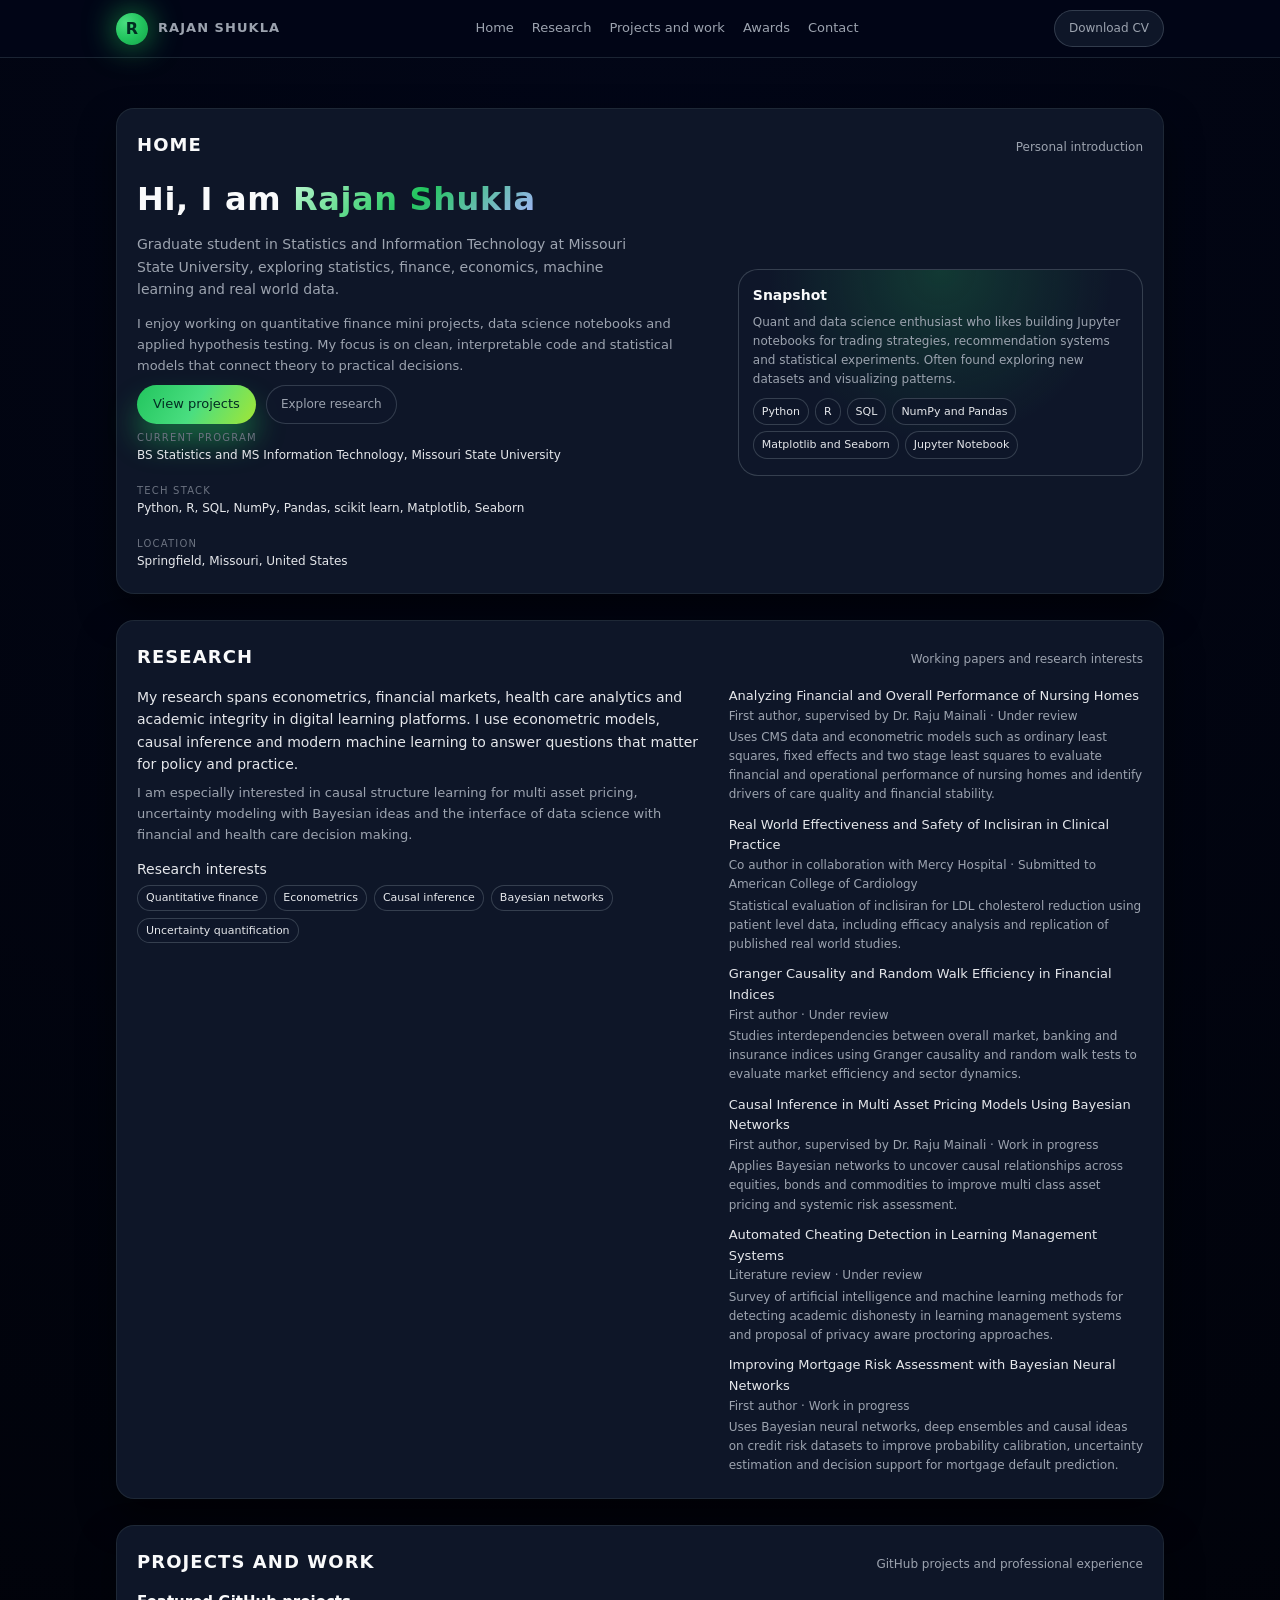
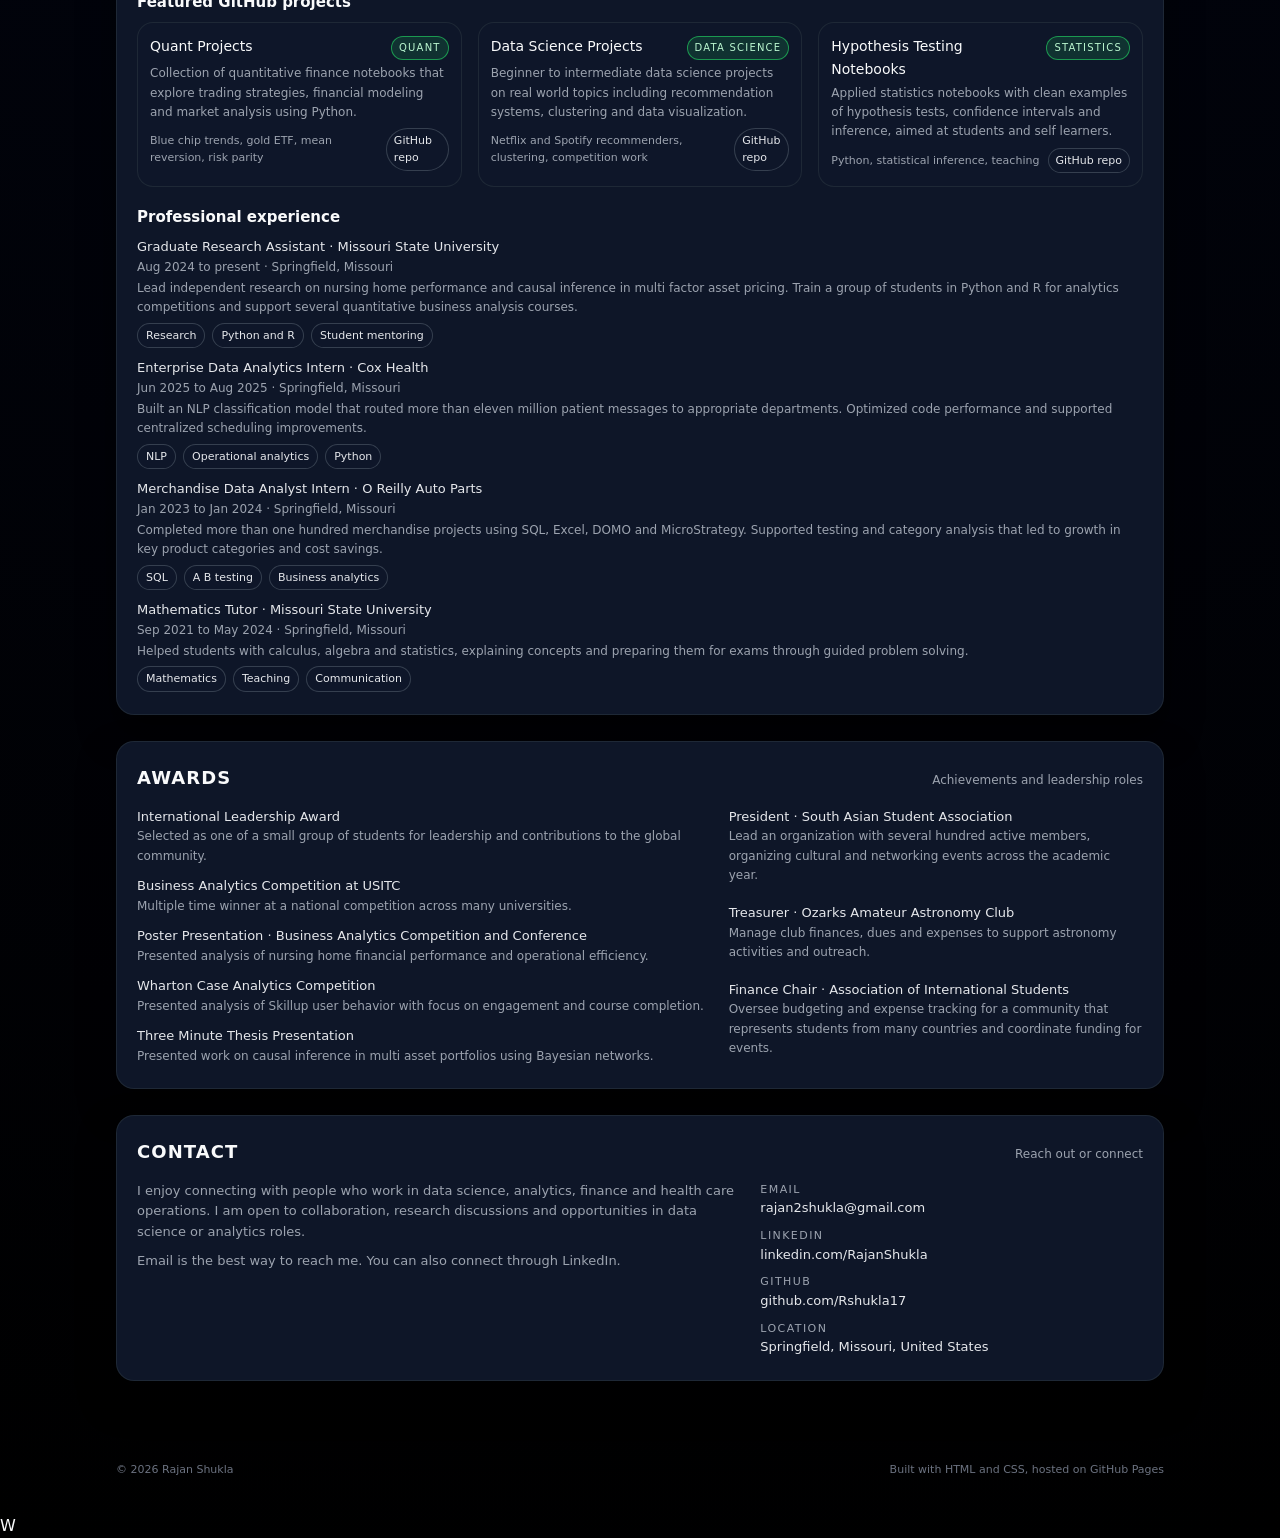
==== Website-Rajan.html @ c02dd41e "Create Website-Rajan.html" ====
<!DOCTYPE html>
<html lang="en">
<head>
  <meta charset="UTF-8" />
  <title>Rajan Shukla | Portfolio</title>
  <meta name="viewport" content="width=device-width, initial-scale=1" />
  <style>
    :root {
      --bg: #020617;
      --card: #020819;
      --accent: #22c55e;
      --accent-soft: rgba(34, 197, 94, 0.16);
      --text: #f9fafb;
      --muted: #9ca3af;
      --border: #1f2937;
      --radius-lg: 18px;
      --radius-pill: 999px;
      --max-width: 1080px;
      --shadow: 0 18px 35px rgba(0, 0, 0, 0.5);
    }

    * {
      margin: 0;
      padding: 0;
      box-sizing: border-box;
    }

    body {
      font-family: system-ui, -apple-system, BlinkMacSystemFont, "Segoe UI", sans-serif;
      background: radial-gradient(circle at top, #020617, #000);
      color: var(--text);
      line-height: 1.6;
    }

    a {
      color: inherit;
      text-decoration: none;
    }

    header {
      position: sticky;
      top: 0;
      z-index: 20;
      backdrop-filter: blur(14px);
      background: rgba(2, 6, 23, 0.94);
      border-bottom: 1px solid rgba(31, 41, 55, 0.9);
    }

    .nav-inner {
      max-width: var(--max-width);
      margin: 0 auto;
      padding: 10px 16px;
      display: flex;
      align-items: center;
      justify-content: space-between;
      gap: 16px;
    }

    .nav-left {
      display: flex;
      align-items: center;
      gap: 10px;
    }

    .logo-circle {
      width: 32px;
      height: 32px;
      border-radius: var(--radius-pill);
      background: radial-gradient(circle at 30% 30%, #4ade80, #22c55e, #16a34a);
      display: flex;
      align-items: center;
      justify-content: center;
      font-weight: 700;
      font-size: 16px;
      color: #022c22;
      box-shadow: 0 0 32px rgba(34, 197, 94, 0.8);
    }

    .nav-name {
      font-weight: 600;
      letter-spacing: 0.08em;
      font-size: 13px;
      text-transform: uppercase;
      color: var(--muted);
    }

    nav ul {
      list-style: none;
      display: flex;
      gap: 18px;
      font-size: 13px;
      color: var(--muted);
      flex-wrap: wrap;
    }

    nav a {
      position: relative;
      padding: 4px 0;
    }

    nav a::after {
      content: "";
      position: absolute;
      left: 0;
      bottom: 0;
      width: 0;
      height: 2px;
      border-radius: 999px;
      background: linear-gradient(to right, #4ade80, #22c55e, #a3e635);
      transition: width 0.18s ease;
    }

    nav a:hover::after {
      width: 100%;
    }

    .btn-ghost {
      display: inline-flex;
      align-items: center;
      justify-content: center;
      padding: 8px 14px;
      border-radius: var(--radius-pill);
      border: 1px solid rgba(55, 65, 81, 0.9);
      font-size: 12px;
      color: var(--muted);
      background: rgba(15, 23, 42, 0.96);
    }

    .btn-ghost:hover {
      background: rgba(31, 41, 55, 0.98);
    }

    main {
      max-width: var(--max-width);
      margin: 0 auto;
      padding: 24px 16px 60px;
    }

    section {
      margin-top: 26px;
      padding: 22px 20px;
      border-radius: var(--radius-lg);
      background: rgba(15, 23, 42, 0.96);
      border: 1px solid rgba(31, 41, 55, 0.96);
      box-shadow: var(--shadow);
    }

    .section-header {
      display: flex;
      justify-content: space-between;
      gap: 10px;
      align-items: baseline;
      margin-bottom: 14px;
    }

    .section-title {
      font-size: 18px;
      font-weight: 600;
      letter-spacing: 0.06em;
      text-transform: uppercase;
    }

    .section-subtitle {
      font-size: 12px;
      color: var(--muted);
    }

    .hero-layout {
      display: grid;
      grid-template-columns: minmax(0, 3fr) minmax(0, 2.1fr);
      gap: 22px;
      align-items: center;
    }

    .hero-title {
      font-size: clamp(26px, 3vw, 32px);
      font-weight: 700;
      letter-spacing: 0.02em;
      margin-bottom: 8px;
    }

    .hero-title span {
        background: linear-gradient(135deg, #bbf7d0, #22c55e, #a5b4fc);
        -webkit-background-clip: text; /* for Safari and older Chrome */
        background-clip: text;         /* standard property */
        color: transparent;
    }


    .hero-tagline {
      font-size: 14px;
      color: var(--muted);
      max-width: 520px;
      margin-bottom: 14px;
    }

    .muted {
      color: var(--muted);
      font-size: 13px;
    }

    .hero-meta {
      display: flex;
      flex-wrap: wrap;
      gap: 18px;
      font-size: 12px;
      color: var(--muted);
      margin-top: 6px;
    }

    .hero-meta-label {
      text-transform: uppercase;
      letter-spacing: 0.12em;
      font-size: 10px;
      color: #6b7280;
    }

    .hero-meta-value {
      color: #e5e7eb;
      font-weight: 500;
    }

    .hero-actions {
      display: flex;
      flex-wrap: wrap;
      gap: 10px;
      margin-top: 8px;
    }

    .btn-primary {
      display: inline-flex;
      align-items: center;
      justify-content: center;
      padding: 9px 16px;
      border-radius: var(--radius-pill);
      border: 0;
      font-size: 13px;
      font-weight: 500;
      background: linear-gradient(120deg, #22c55e, #4ade80, #a3e635);
      color: #022c22;
      box-shadow: 0 18px 30px rgba(34, 197, 94, 0.45);
      cursor: pointer;
    }

    .btn-primary:hover {
      filter: brightness(1.05);
      transform: translateY(-1px);
      transition: all 0.12s ease;
    }

    .hero-card {
      padding: 14px 14px 16px;
      border-radius: 20px;
      background: radial-gradient(circle at top, rgba(34, 197, 94, 0.2), transparent 60%),
                  rgba(15, 23, 42, 0.98);
      border: 1px solid rgba(55, 65, 81, 0.96);
    }

    .hero-card-title {
      font-size: 14px;
      font-weight: 600;
      margin-bottom: 6px;
    }

    .hero-card-text {
      font-size: 12px;
      color: var(--muted);
      margin-bottom: 8px;
    }

    .chip-row {
      display: flex;
      flex-wrap: wrap;
      gap: 6px;
    }

    .chip {
      font-size: 11px;
      padding: 4px 8px;
      border-radius: var(--radius-pill);
      background: rgba(15, 23, 42, 0.96);
      border: 1px solid rgba(55, 65, 81, 0.96);
      color: #e5e7eb;
    }

    .two-column {
      display: grid;
      grid-template-columns: minmax(0, 2.2fr) minmax(0, 1.6fr);
      gap: 22px;
      font-size: 14px;
      color: #e5e7eb;
    }

    .list-block {
      display: grid;
      gap: 10px;
      font-size: 13px;
    }

    .item-title {
      font-weight: 500;
      color: #e5e7eb;
    }

    .item-meta {
      font-size: 12px;
      color: var(--muted);
    }

    .item-note {
      font-size: 12px;
      color: var(--muted);
      margin-top: 2px;
    }

    .pill-row {
      display: flex;
      flex-wrap: wrap;
      gap: 7px;
      margin-top: 5px;
    }

    .pill {
      font-size: 11px;
      padding: 3px 8px;
      border-radius: var(--radius-pill);
      background: rgba(15, 23, 42, 0.96);
      border: 1px solid rgba(55, 65, 81, 0.96);
      color: #e5e7eb;
    }

    .projects-grid {
      display: grid;
      grid-template-columns: repeat(auto-fit, minmax(230px, 1fr));
      gap: 16px;
    }

    .project-card {
      padding: 12px 12px 13px;
      border-radius: 16px;
      background: rgba(15, 23, 42, 0.98);
      border: 1px solid rgba(31, 41, 55, 0.98);
    }

    .project-header {
      display: flex;
      justify-content: space-between;
      gap: 8px;
      align-items: baseline;
      margin-bottom: 4px;
    }

    .project-title {
      font-size: 14px;
      font-weight: 500;
    }

    .project-badge {
      font-size: 10px;
      padding: 3px 7px;
      border-radius: var(--radius-pill);
      text-transform: uppercase;
      letter-spacing: 0.12em;
      background: var(--accent-soft);
      border: 1px solid rgba(34, 197, 94, 0.7);
      color: #bbf7d0;
    }

    .project-text {
      font-size: 12px;
      color: var(--muted);
      margin-bottom: 6px;
    }

    .project-meta {
      display: flex;
      justify-content: space-between;
      gap: 8px;
      font-size: 11px;
      color: #9ca3af;
      align-items: center;
    }

    .project-links {
      display: flex;
      gap: 6px;
    }

    .project-link {
      font-size: 11px;
      padding: 3px 7px;
      border-radius: var(--radius-pill);
      border: 1px solid rgba(55, 65, 81, 0.96);
      background: rgba(15, 23, 42, 0.96);
      color: #e5e7eb;
    }

    .contact-grid {
      display: grid;
      grid-template-columns: minmax(0, 2.2fr) minmax(0, 1.4fr);
      gap: 22px;
      font-size: 13px;
      color: var(--muted);
    }

    .contact-list {
      display: grid;
      gap: 8px;
    }

    .contact-label {
      font-size: 11px;
      text-transform: uppercase;
      letter-spacing: 0.13em;
      color: #9ca3af;
    }

    .contact-value {
      font-size: 13px;
      color: #e5e7eb;
    }

    footer {
      max-width: var(--max-width);
      margin: 20px auto 34px;
      padding: 0 16px;
      display: flex;
      justify-content: space-between;
      gap: 10px;
      font-size: 11px;
      color: #6b7280;
      flex-wrap: wrap;
    }

    @media (max-width: 860px) {
      .hero-layout,
      .two-column,
      .contact-grid {
        grid-template-columns: minmax(0, 1fr);
      }

      .hero-layout .hero-card {
        margin-top: 6px;
      }
    }

    @media (max-width: 640px) {
      section {
        padding: 18px 16px;
      }

      .nav-inner {
        flex-direction: column;
        align-items: flex-start;
      }

      nav ul {
        flex-wrap: wrap;
      }
    }
  </style>
</head>
<body>
  <header>
    <div class="nav-inner">
      <div class="nav-left">
        <div class="logo-circle">R</div>
        <div class="nav-name">Rajan Shukla</div>
      </div>
      <nav>
        <ul>
          <li><a href="#home">Home</a></li>
          <li><a href="#research">Research</a></li>
          <li><a href="#projects">Projects and work</a></li>
          <li><a href="#awards">Awards</a></li>
          <li><a href="#contact">Contact</a></li>
        </ul>
      </nav>
      <!-- Change this to the real path of your CV pdf once you add it -->
      <a href="#" class="btn-ghost" target="_blank" rel="noopener noreferrer">
        Download CV
      </a>
    </div>
  </header>

  <main>
    <!-- HOME / INTRO -->
    <section id="home">
      <div class="section-header">
        <h2 class="section-title">Home</h2>
        <p class="section-subtitle">Personal introduction</p>
      </div>
      <div class="hero-layout">
        <div>
          <h1 class="hero-title">
            Hi, I am <span>Rajan Shukla</span>
          </h1>
          <p class="hero-tagline">
            Graduate student in Statistics and Information Technology at Missouri State University,
            exploring statistics, finance, economics, machine learning and real world data.
          </p>

          <p class="muted">
            I enjoy working on quantitative finance mini projects, data science notebooks and applied
            hypothesis testing. My focus is on clean, interpretable code and statistical models that
            connect theory to practical decisions.
          </p>

          <div class="hero-actions">
            <a href="#projects" class="btn-primary">View projects</a>
            <a href="#research" class="btn-ghost">Explore research</a>
          </div>

          <div class="hero-meta">
            <div>
              <div class="hero-meta-label">Current program</div>
              <div class="hero-meta-value">
                BS Statistics and MS Information Technology, Missouri State University
              </div>
            </div>
            <div>
              <div class="hero-meta-label">Tech stack</div>
              <div class="hero-meta-value">
                Python, R, SQL, NumPy, Pandas, scikit learn, Matplotlib, Seaborn
              </div>
            </div>
            <div>
              <div class="hero-meta-label">Location</div>
              <div class="hero-meta-value">
                Springfield, Missouri, United States
              </div>
            </div>
          </div>
        </div>

        <div class="hero-card">
          <div class="hero-card-title">Snapshot</div>
          <p class="hero-card-text">
            Quant and data science enthusiast who likes building Jupyter notebooks for trading
            strategies, recommendation systems and statistical experiments. Often found exploring
            new datasets and visualizing patterns.
          </p>
          <div class="chip-row">
            <span class="chip">Python</span>
            <span class="chip">R</span>
            <span class="chip">SQL</span>
            <span class="chip">NumPy and Pandas</span>
            <span class="chip">Matplotlib and Seaborn</span>
            <span class="chip">Jupyter Notebook</span>
          </div>
        </div>
      </div>
    </section>

    <!-- RESEARCH -->
    <section id="research">
      <div class="section-header">
        <h2 class="section-title">Research</h2>
        <p class="section-subtitle">Working papers and research interests</p>
      </div>
      <div class="two-column">
        <div>
          <p>
            My research spans econometrics, financial markets, health care analytics and academic
            integrity in digital learning platforms. I use econometric models, causal inference and
            modern machine learning to answer questions that matter for policy and practice.
          </p>
          <p class="muted" style="margin-top:8px;">
            I am especially interested in causal structure learning for multi asset pricing, uncertainty
            modeling with Bayesian ideas and the interface of data science with financial and health
            care decision making.
          </p>
          <div style="margin-top:12px;">
            <div class="item-title">Research interests</div>
            <div class="pill-row">
              <span class="pill">Quantitative finance</span>
              <span class="pill">Econometrics</span>
              <span class="pill">Causal inference</span>
              <span class="pill">Bayesian networks</span>
              <span class="pill">Uncertainty quantification</span>
            </div>
          </div>
        </div>

        <div class="list-block">
          <div>
            <div class="item-title">
              Analyzing Financial and Overall Performance of Nursing Homes
            </div>
            <div class="item-meta">
              First author, supervised by Dr. Raju Mainali · Under review
            </div>
            <div class="item-note">
              Uses CMS data and econometric models such as ordinary least squares, fixed effects and
              two stage least squares to evaluate financial and operational performance of nursing
              homes and identify drivers of care quality and financial stability.
            </div>
          </div>

          <div>
            <div class="item-title">
              Real World Effectiveness and Safety of Inclisiran in Clinical Practice
            </div>
            <div class="item-meta">
              Co author in collaboration with Mercy Hospital · Submitted to American College of Cardiology
            </div>
            <div class="item-note">
              Statistical evaluation of inclisiran for LDL cholesterol reduction using patient level data,
              including efficacy analysis and replication of published real world studies.
            </div>
          </div>

          <div>
            <div class="item-title">
              Granger Causality and Random Walk Efficiency in Financial Indices
            </div>
            <div class="item-meta">
              First author · Under review
            </div>
            <div class="item-note">
              Studies interdependencies between overall market, banking and insurance indices using
              Granger causality and random walk tests to evaluate market efficiency and sector
              dynamics.
            </div>
          </div>

          <div>
            <div class="item-title">
              Causal Inference in Multi Asset Pricing Models Using Bayesian Networks
            </div>
            <div class="item-meta">
              First author, supervised by Dr. Raju Mainali · Work in progress
            </div>
            <div class="item-note">
              Applies Bayesian networks to uncover causal relationships across equities, bonds and
              commodities to improve multi class asset pricing and systemic risk assessment.
            </div>
          </div>

          <div>
            <div class="item-title">
              Automated Cheating Detection in Learning Management Systems
            </div>
            <div class="item-meta">
              Literature review · Under review
            </div>
            <div class="item-note">
              Survey of artificial intelligence and machine learning methods for detecting academic
              dishonesty in learning management systems and proposal of privacy aware
              proctoring approaches.
            </div>
          </div>

          <div>
            <div class="item-title">
              Improving Mortgage Risk Assessment with Bayesian Neural Networks
            </div>
            <div class="item-meta">
              First author · Work in progress
            </div>
            <div class="item-note">
              Uses Bayesian neural networks, deep ensembles and causal ideas on credit risk datasets
              to improve probability calibration, uncertainty estimation and decision support for
              mortgage default prediction.
            </div>
          </div>
        </div>
      </div>
    </section>

    <!-- PROJECTS AND WORK -->
    <section id="projects">
      <div class="section-header">
        <h2 class="section-title">Projects and work</h2>
        <p class="section-subtitle">GitHub projects and professional experience</p>
      </div>

      <h3 style="font-size:15px; margin-bottom:8px;">Featured GitHub projects</h3>
      <div class="projects-grid" style="margin-bottom:18px;">
        <article class="project-card">
          <div class="project-header">
            <div class="project-title">Quant Projects</div>
            <span class="project-badge">Quant</span>
          </div>
          <p class="project-text">
            Collection of quantitative finance notebooks that explore trading strategies, financial
            modeling and market analysis using Python.
          </p>
          <div class="project-meta">
            <span>Blue chip trends, gold ETF, mean reversion, risk parity</span>
            <div class="project-links">
              <a class="project-link" href="https://github.com/Rshukla17/Quant-Projects" target="_blank" rel="noopener noreferrer">
                GitHub repo
              </a>
            </div>
          </div>
        </article>

        <article class="project-card">
          <div class="project-header">
            <div class="project-title">Data Science Projects</div>
            <span class="project-badge">Data science</span>
          </div>
          <p class="project-text">
            Beginner to intermediate data science projects on real world topics including
            recommendation systems, clustering and data visualization.
          </p>
          <div class="project-meta">
            <span>Netflix and Spotify recommenders, clustering, competition work</span>
            <div class="project-links">
              <a class="project-link" href="https://github.com/Rshukla17/Data-Science-Projects" target="_blank" rel="noopener noreferrer">
                GitHub repo
              </a>
            </div>
          </div>
        </article>

        <article class="project-card">
          <div class="project-header">
            <div class="project-title">Hypothesis Testing Notebooks</div>
            <span class="project-badge">Statistics</span>
          </div>
          <p class="project-text">
            Applied statistics notebooks with clean examples of hypothesis tests, confidence
            intervals and inference, aimed at students and self learners.
          </p>
          <div class="project-meta">
            <span>Python, statistical inference, teaching</span>
            <div class="project-links">
              <a class="project-link" href="https://github.com/Rshukla17/Hypothesis-Testing" target="_blank" rel="noopener noreferrer">
                GitHub repo
              </a>
            </div>
          </div>
        </article>
      </div>

      <h3 style="font-size:15px; margin-bottom:8px;">Professional experience</h3>
      <div class="list-block">
        <div>
          <div class="item-title">
            Graduate Research Assistant · Missouri State University
          </div>
          <div class="item-meta">
            Aug 2024 to present · Springfield, Missouri
          </div>
          <div class="item-note">
            Lead independent research on nursing home performance and causal inference in
            multi factor asset pricing. Train a group of students in Python and R for analytics
            competitions and support several quantitative business analysis courses.
          </div>
          <div class="pill-row">
            <span class="pill">Research</span>
            <span class="pill">Python and R</span>
            <span class="pill">Student mentoring</span>
          </div>
        </div>

        <div>
          <div class="item-title">
            Enterprise Data Analytics Intern · Cox Health
          </div>
          <div class="item-meta">
            Jun 2025 to Aug 2025 · Springfield, Missouri
          </div>
          <div class="item-note">
            Built an NLP classification model that routed more than eleven million patient messages
            to appropriate departments. Optimized code performance and supported centralized
            scheduling improvements.
          </div>
          <div class="pill-row">
            <span class="pill">NLP</span>
            <span class="pill">Operational analytics</span>
            <span class="pill">Python</span>
          </div>
        </div>

        <div>
          <div class="item-title">
            Merchandise Data Analyst Intern · O Reilly Auto Parts
          </div>
          <div class="item-meta">
            Jan 2023 to Jan 2024 · Springfield, Missouri
          </div>
          <div class="item-note">
            Completed more than one hundred merchandise projects using SQL, Excel, DOMO
            and MicroStrategy. Supported testing and category analysis that led to growth in key
            product categories and cost savings.
          </div>
          <div class="pill-row">
            <span class="pill">SQL</span>
            <span class="pill">A B testing</span>
            <span class="pill">Business analytics</span>
          </div>
        </div>

        <div>
          <div class="item-title">
            Mathematics Tutor · Missouri State University
          </div>
          <div class="item-meta">
            Sep 2021 to May 2024 · Springfield, Missouri
          </div>
          <div class="item-note">
            Helped students with calculus, algebra and statistics, explaining concepts and preparing
            them for exams through guided problem solving.
          </div>
          <div class="pill-row">
            <span class="pill">Mathematics</span>
            <span class="pill">Teaching</span>
            <span class="pill">Communication</span>
          </div>
        </div>
      </div>
    </section>

    <!-- AWARDS AND LEADERSHIP -->
    <section id="awards">
      <div class="section-header">
        <h2 class="section-title">Awards</h2>
        <p class="section-subtitle">Achievements and leadership roles</p>
      </div>
      <div class="two-column">
        <div class="list-block">
          <div>
            <div class="item-title">
              International Leadership Award
            </div>
            <div class="item-meta">
              Selected as one of a small group of students for leadership and contributions to the
              global community.
            </div>
          </div>

          <div>
            <div class="item-title">
              Business Analytics Competition at USITC
            </div>
            <div class="item-meta">
              Multiple time winner at a national competition across many universities.
            </div>
          </div>

          <div>
            <div class="item-title">
              Poster Presentation · Business Analytics Competition and Conference
            </div>
            <div class="item-meta">
              Presented analysis of nursing home financial performance and operational efficiency.
            </div>
          </div>

          <div>
            <div class="item-title">
              Wharton Case Analytics Competition
            </div>
            <div class="item-meta">
              Presented analysis of Skillup user behavior with focus on engagement and course completion.
            </div>
          </div>

          <div>
            <div class="item-title">
              Three Minute Thesis Presentation
            </div>
            <div class="item-meta">
              Presented work on causal inference in multi asset portfolios using Bayesian networks.
            </div>
          </div>
        </div>

        <div class="list-block">
          <div>
            <div class="item-title">
              President · South Asian Student Association
            </div>
            <div class="item-meta">
              Lead an organization with several hundred active members, organizing cultural and
              networking events across the academic year.
            </div>
          </div>

          <div>
            <div class="item-title">
              Treasurer · Ozarks Amateur Astronomy Club
            </div>
            <div class="item-meta">
              Manage club finances, dues and expenses to support astronomy activities and outreach.
            </div>
          </div>

          <div>
            <div class="item-title">
              Finance Chair · Association of International Students
            </div>
            <div class="item-meta">
              Oversee budgeting and expense tracking for a community that represents students from
              many countries and coordinate funding for events.
            </div>
          </div>
        </div>
      </div>
    </section>

    <!-- CONTACT -->
    <section id="contact">
      <div class="section-header">
        <h2 class="section-title">Contact</h2>
        <p class="section-subtitle">Reach out or connect</p>
      </div>
      <div class="contact-grid">
        <div>
          <p>
            I enjoy connecting with people who work in data science, analytics, finance and health care
            operations. I am open to collaboration, research discussions and opportunities in data
            science or analytics roles.
          </p>
          <p class="muted" style="margin-top:8px;">
            Email is the best way to reach me. You can also connect through LinkedIn.
          </p>
        </div>
        <div class="contact-list">
          <div>
            <div class="contact-label">Email</div>
            <div class="contact-value">
              <a href="mailto:rajan2shukla@gmail.com">rajan2shukla@gmail.com</a>
            </div>
          </div>
          <div>
            <div class="contact-label">LinkedIn</div>
            <div class="contact-value">
              <a href="https://www.linkedin.com/RajanShukla" target="_blank" rel="noopener noreferrer">
                linkedin.com/RajanShukla
              </a>
            </div>
          </div>
          <div>
            <div class="contact-label">GitHub</div>
            <div class="contact-value">
              <a href="https://github.com/Rshukla17" target="_blank" rel="noopener noreferrer">
                github.com/Rshukla17
              </a>
            </div>
          </div>
          <div>
            <div class="contact-label">Location</div>
            <div class="contact-value">
              Springfield, Missouri, United States
            </div>
          </div>
        </div>
      </div>
    </section>
  </main>

  <footer>
    <span>© <span id="year"></span> Rajan Shukla</span>
    <span>Built with HTML and CSS, hosted on GitHub Pages</span>
  </footer>

  <script>
    document.getElementById("year").textContent = new Date().getFullYear();
  </script>
</body>
</html>
W
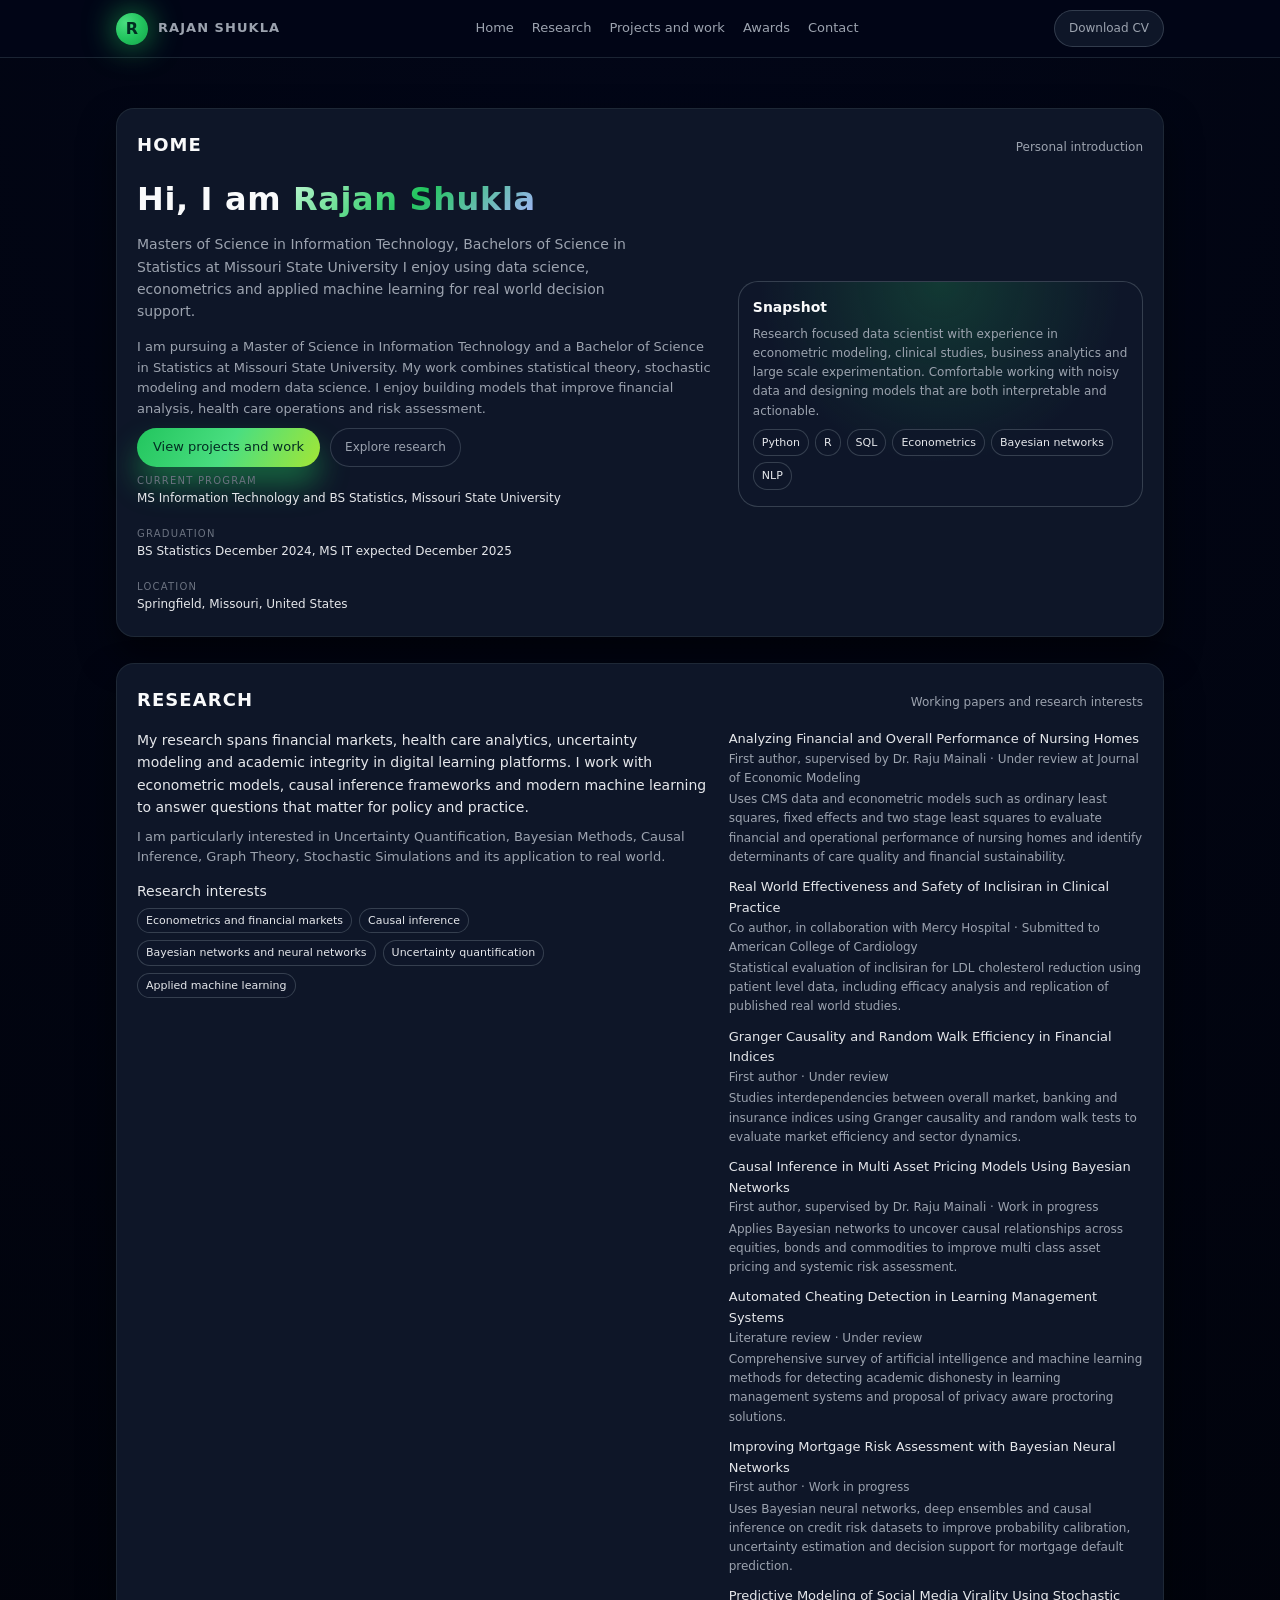
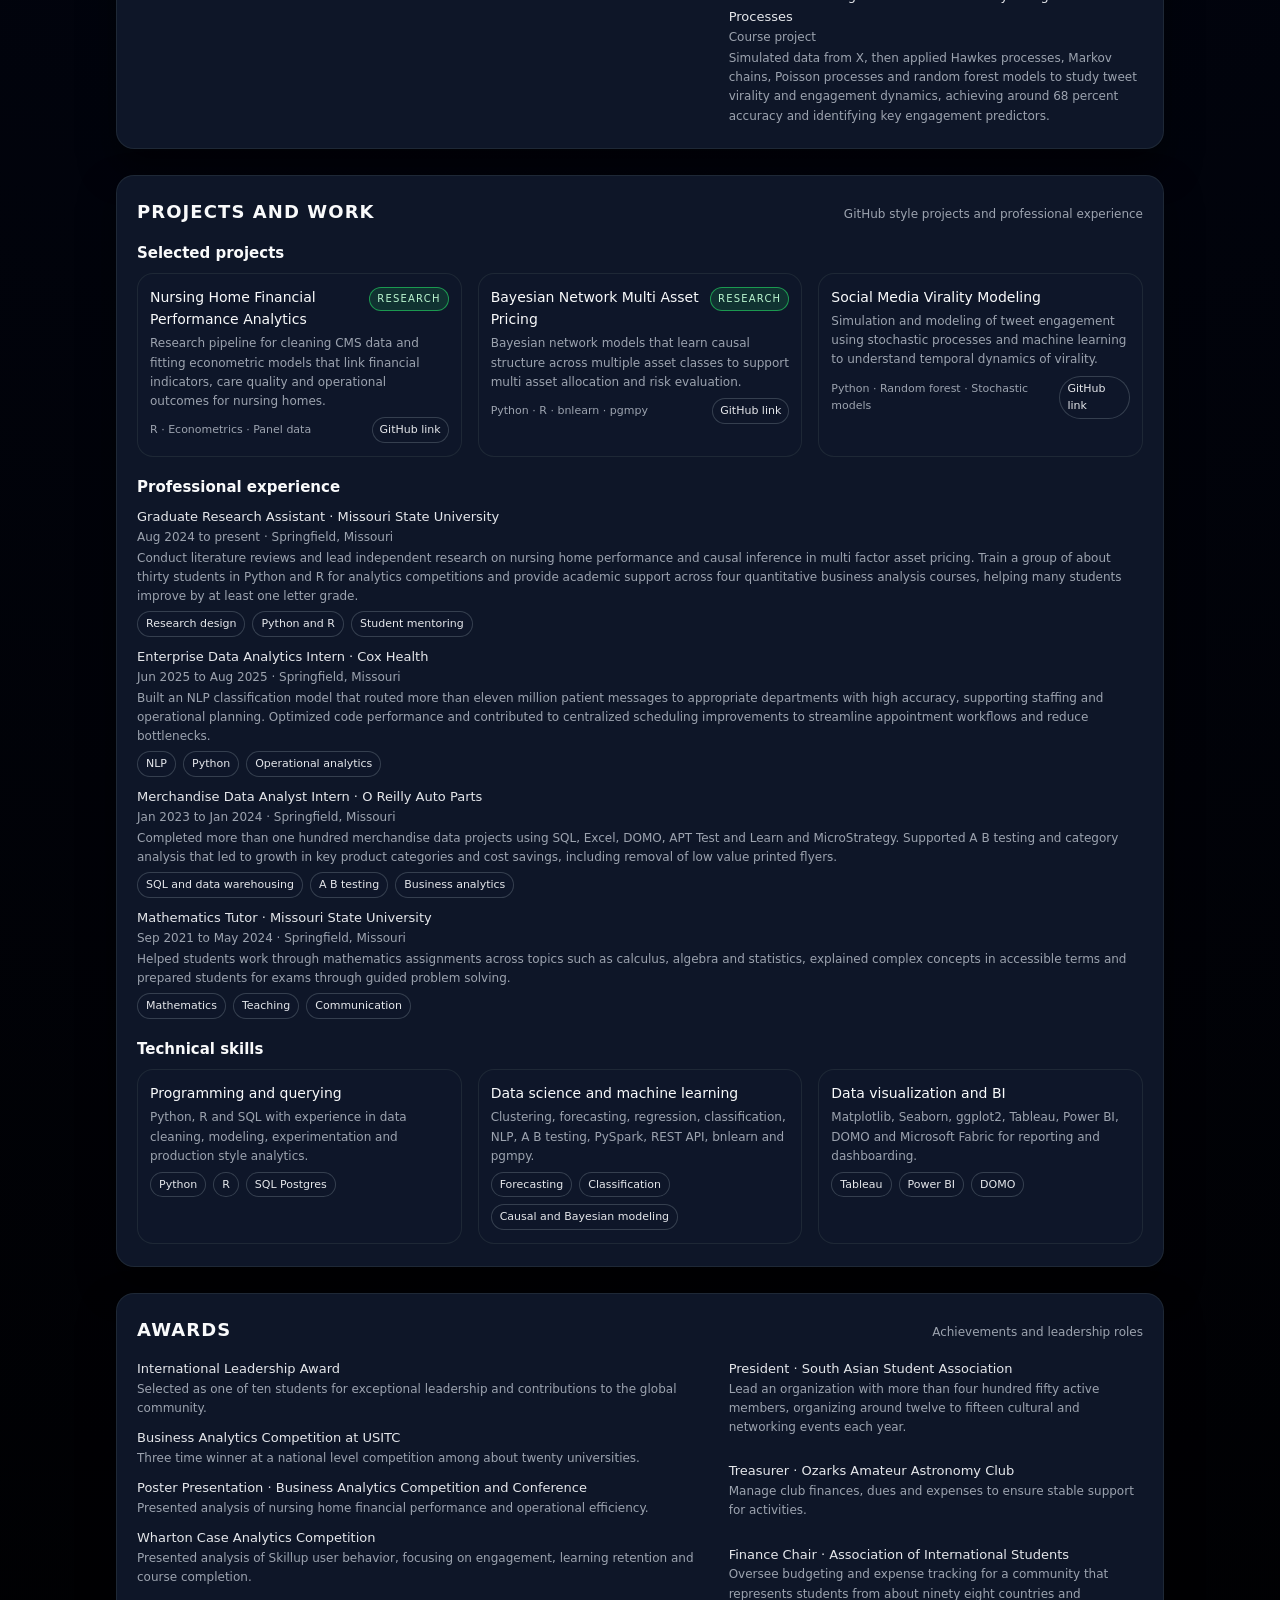
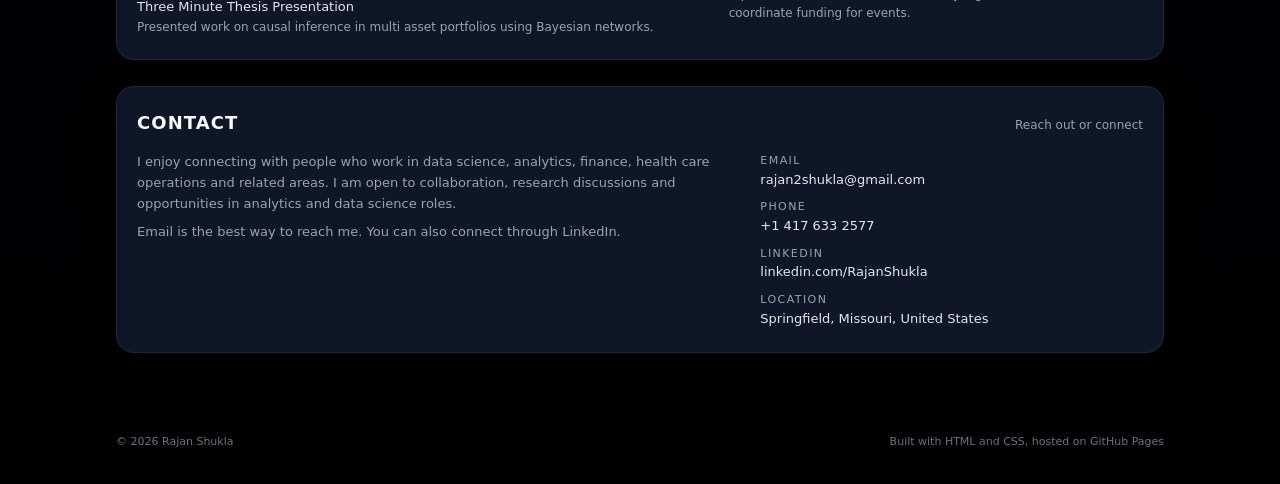
==== commit baf46986: "Update Website-Rajan.html" ====
--- a/Website-Rajan.html
+++ b/Website-Rajan.html
@@ -180,12 +180,10 @@
     }
 
     .hero-title span {
-        background: linear-gradient(135deg, #bbf7d0, #22c55e, #a5b4fc);
-        -webkit-background-clip: text; /* for Safari and older Chrome */
-        background-clip: text;         /* standard property */
-        color: transparent;
-    }
-
+      background: linear-gradient(135deg, #bbf7d0, #22c55e, #a5b4fc);
+      -webkit-background-clip: text;
+      color: transparent;
+    }
 
     .hero-tagline {
       font-size: 14px;
@@ -476,10 +474,8 @@
           <li><a href="#contact">Contact</a></li>
         </ul>
       </nav>
-      <!-- Change this to the real path of your CV pdf once you add it -->
-      <a href="#" class="btn-ghost" target="_blank" rel="noopener noreferrer">
-        Download CV
-      </a>
+      <!-- You can host a PDF in this repo and link it here later -->
+      <a href="#" class="btn-ghost">Download CV</a>
     </div>
   </header>
 
@@ -496,18 +492,20 @@
             Hi, I am <span>Rajan Shukla</span>
           </h1>
           <p class="hero-tagline">
-            Graduate student in Statistics and Information Technology at Missouri State University,
-            exploring statistics, finance, economics, machine learning and real world data.
+            Masters of Science in Information Technology, Bachelors of Science in Statistics at Missouri State University
+            I enjoy using data science, econometrics and applied machine learning for real world
+            decision support.
           </p>
 
           <p class="muted">
-            I enjoy working on quantitative finance mini projects, data science notebooks and applied
-            hypothesis testing. My focus is on clean, interpretable code and statistical models that
-            connect theory to practical decisions.
+            I am pursuing a Master of Science in Information Technology and a Bachelor of Science in Statistics
+            at Missouri State University. My work combines statistical theory, stochastic modeling and
+            modern data science. I enjoy building models that improve financial analysis, health care operations
+            and risk assessment.
           </p>
 
           <div class="hero-actions">
-            <a href="#projects" class="btn-primary">View projects</a>
+            <a href="#projects" class="btn-primary">View projects and work</a>
             <a href="#research" class="btn-ghost">Explore research</a>
           </div>
 
@@ -515,13 +513,13 @@
             <div>
               <div class="hero-meta-label">Current program</div>
               <div class="hero-meta-value">
-                BS Statistics and MS Information Technology, Missouri State University
+                MS Information Technology and BS Statistics, Missouri State University
               </div>
             </div>
             <div>
-              <div class="hero-meta-label">Tech stack</div>
+              <div class="hero-meta-label">Graduation</div>
               <div class="hero-meta-value">
-                Python, R, SQL, NumPy, Pandas, scikit learn, Matplotlib, Seaborn
+                BS Statistics December 2024, MS IT expected December 2025
               </div>
             </div>
             <div>
@@ -536,17 +534,17 @@
         <div class="hero-card">
           <div class="hero-card-title">Snapshot</div>
           <p class="hero-card-text">
-            Quant and data science enthusiast who likes building Jupyter notebooks for trading
-            strategies, recommendation systems and statistical experiments. Often found exploring
-            new datasets and visualizing patterns.
+            Research focused data scientist with experience in econometric modeling, clinical
+            studies, business analytics and large scale experimentation. Comfortable working
+            with noisy data and designing models that are both interpretable and actionable.
           </p>
           <div class="chip-row">
             <span class="chip">Python</span>
             <span class="chip">R</span>
             <span class="chip">SQL</span>
-            <span class="chip">NumPy and Pandas</span>
-            <span class="chip">Matplotlib and Seaborn</span>
-            <span class="chip">Jupyter Notebook</span>
+            <span class="chip">Econometrics</span>
+            <span class="chip">Bayesian networks</span>
+            <span class="chip">NLP</span>
           </div>
         </div>
       </div>
@@ -561,23 +559,23 @@
       <div class="two-column">
         <div>
           <p>
-            My research spans econometrics, financial markets, health care analytics and academic
-            integrity in digital learning platforms. I use econometric models, causal inference and
-            modern machine learning to answer questions that matter for policy and practice.
+            My research spans financial markets, health care analytics, uncertainty modeling and
+            academic integrity in digital learning platforms. I work with econometric models, causal
+            inference frameworks and modern machine learning to answer questions that matter for
+            policy and practice.
           </p>
           <p class="muted" style="margin-top:8px;">
-            I am especially interested in causal structure learning for multi asset pricing, uncertainty
-            modeling with Bayesian ideas and the interface of data science with financial and health
-            care decision making.
+            I am particularly interested in Uncertainty Quantification, Bayesian Methods, Causal Inference,
+            Graph Theory, Stochastic Simulations and its application to real world.
           </p>
           <div style="margin-top:12px;">
             <div class="item-title">Research interests</div>
             <div class="pill-row">
-              <span class="pill">Quantitative finance</span>
-              <span class="pill">Econometrics</span>
+              <span class="pill">Econometrics and financial markets</span>
               <span class="pill">Causal inference</span>
-              <span class="pill">Bayesian networks</span>
+              <span class="pill">Bayesian networks and neural networks</span>
               <span class="pill">Uncertainty quantification</span>
+              <span class="pill">Applied machine learning</span>
             </div>
           </div>
         </div>
@@ -588,12 +586,12 @@
               Analyzing Financial and Overall Performance of Nursing Homes
             </div>
             <div class="item-meta">
-              First author, supervised by Dr. Raju Mainali · Under review
+              First author, supervised by Dr. Raju Mainali · Under review at Journal of Economic Modeling
             </div>
             <div class="item-note">
-              Uses CMS data and econometric models such as ordinary least squares, fixed effects and
-              two stage least squares to evaluate financial and operational performance of nursing
-              homes and identify drivers of care quality and financial stability.
+              Uses CMS data and econometric models such as ordinary least squares, fixed effects and two stage
+              least squares to evaluate financial and operational performance of nursing homes and identify
+              determinants of care quality and financial sustainability.
             </div>
           </div>
 
@@ -602,7 +600,7 @@
               Real World Effectiveness and Safety of Inclisiran in Clinical Practice
             </div>
             <div class="item-meta">
-              Co author in collaboration with Mercy Hospital · Submitted to American College of Cardiology
+              Co author, in collaboration with Mercy Hospital · Submitted to American College of Cardiology
             </div>
             <div class="item-note">
               Statistical evaluation of inclisiran for LDL cholesterol reduction using patient level data,
@@ -618,9 +616,8 @@
               First author · Under review
             </div>
             <div class="item-note">
-              Studies interdependencies between overall market, banking and insurance indices using
-              Granger causality and random walk tests to evaluate market efficiency and sector
-              dynamics.
+              Studies interdependencies between overall market, banking and insurance indices using Granger
+              causality and random walk tests to evaluate market efficiency and sector dynamics.
             </div>
           </div>
 
@@ -632,8 +629,8 @@
               First author, supervised by Dr. Raju Mainali · Work in progress
             </div>
             <div class="item-note">
-              Applies Bayesian networks to uncover causal relationships across equities, bonds and
-              commodities to improve multi class asset pricing and systemic risk assessment.
+              Applies Bayesian networks to uncover causal relationships across equities, bonds and commodities
+              to improve multi class asset pricing and systemic risk assessment.
             </div>
           </div>
 
@@ -645,9 +642,9 @@
               Literature review · Under review
             </div>
             <div class="item-note">
-              Survey of artificial intelligence and machine learning methods for detecting academic
-              dishonesty in learning management systems and proposal of privacy aware
-              proctoring approaches.
+              Comprehensive survey of artificial intelligence and machine learning methods for detecting
+              academic dishonesty in learning management systems and proposal of privacy aware
+              proctoring solutions.
             </div>
           </div>
 
@@ -659,9 +656,23 @@
               First author · Work in progress
             </div>
             <div class="item-note">
-              Uses Bayesian neural networks, deep ensembles and causal ideas on credit risk datasets
-              to improve probability calibration, uncertainty estimation and decision support for
-              mortgage default prediction.
+              Uses Bayesian neural networks, deep ensembles and causal inference on credit risk datasets
+              to improve probability calibration, uncertainty estimation and decision support for mortgage
+              default prediction.
+            </div>
+          </div>
+
+          <div>
+            <div class="item-title">
+              Predictive Modeling of Social Media Virality Using Stochastic Processes
+            </div>
+            <div class="item-meta">
+              Course project
+            </div>
+            <div class="item-note">
+              Simulated data from X, then applied Hawkes processes, Markov chains, Poisson processes
+              and random forest models to study tweet virality and engagement dynamics, achieving
+              around 68 percent accuracy and identifying key engagement predictors.
             </div>
           </div>
         </div>
@@ -672,25 +683,25 @@
     <section id="projects">
       <div class="section-header">
         <h2 class="section-title">Projects and work</h2>
-        <p class="section-subtitle">GitHub projects and professional experience</p>
-      </div>
-
-      <h3 style="font-size:15px; margin-bottom:8px;">Featured GitHub projects</h3>
+        <p class="section-subtitle">GitHub style projects and professional experience</p>
+      </div>
+
+      <h3 style="font-size:15px; margin-bottom:8px;">Selected projects</h3>
       <div class="projects-grid" style="margin-bottom:18px;">
         <article class="project-card">
           <div class="project-header">
-            <div class="project-title">Quant Projects</div>
-            <span class="project-badge">Quant</span>
+            <div class="project-title">Nursing Home Financial Performance Analytics</div>
+            <span class="project-badge">Research</span>
           </div>
           <p class="project-text">
-            Collection of quantitative finance notebooks that explore trading strategies, financial
-            modeling and market analysis using Python.
+            Research pipeline for cleaning CMS data and fitting econometric models that link financial
+            indicators, care quality and operational outcomes for nursing homes.
           </p>
           <div class="project-meta">
-            <span>Blue chip trends, gold ETF, mean reversion, risk parity</span>
+            <span>R · Econometrics · Panel data</span>
             <div class="project-links">
-              <a class="project-link" href="https://github.com/Rshukla17/Quant-Projects" target="_blank" rel="noopener noreferrer">
-                GitHub repo
+              <a class="project-link" href="#" target="_blank" rel="noopener noreferrer">
+                GitHub link
               </a>
             </div>
           </div>
@@ -698,18 +709,18 @@
 
         <article class="project-card">
           <div class="project-header">
-            <div class="project-title">Data Science Projects</div>
-            <span class="project-badge">Data science</span>
+            <div class="project-title">Bayesian Network Multi Asset Pricing</div>
+            <span class="project-badge">Research</span>
           </div>
           <p class="project-text">
-            Beginner to intermediate data science projects on real world topics including
-            recommendation systems, clustering and data visualization.
+            Bayesian network models that learn causal structure across multiple asset classes to support
+            multi asset allocation and risk evaluation.
           </p>
           <div class="project-meta">
-            <span>Netflix and Spotify recommenders, clustering, competition work</span>
+            <span>Python · R · bnlearn · pgmpy</span>
             <div class="project-links">
-              <a class="project-link" href="https://github.com/Rshukla17/Data-Science-Projects" target="_blank" rel="noopener noreferrer">
-                GitHub repo
+              <a class="project-link" href="#" target="_blank" rel="noopener noreferrer">
+                GitHub link
               </a>
             </div>
           </div>
@@ -717,18 +728,17 @@
 
         <article class="project-card">
           <div class="project-header">
-            <div class="project-title">Hypothesis Testing Notebooks</div>
-            <span class="project-badge">Statistics</span>
+            <div class="project-title">Social Media Virality Modeling</div>
           </div>
           <p class="project-text">
-            Applied statistics notebooks with clean examples of hypothesis tests, confidence
-            intervals and inference, aimed at students and self learners.
+            Simulation and modeling of tweet engagement using stochastic processes and machine learning
+            to understand temporal dynamics of virality.
           </p>
           <div class="project-meta">
-            <span>Python, statistical inference, teaching</span>
+            <span>Python · Random forest · Stochastic models</span>
             <div class="project-links">
-              <a class="project-link" href="https://github.com/Rshukla17/Hypothesis-Testing" target="_blank" rel="noopener noreferrer">
-                GitHub repo
+              <a class="project-link" href="#" target="_blank" rel="noopener noreferrer">
+                GitHub link
               </a>
             </div>
           </div>
@@ -745,12 +755,13 @@
             Aug 2024 to present · Springfield, Missouri
           </div>
           <div class="item-note">
-            Lead independent research on nursing home performance and causal inference in
-            multi factor asset pricing. Train a group of students in Python and R for analytics
-            competitions and support several quantitative business analysis courses.
+            Conduct literature reviews and lead independent research on nursing home performance and
+            causal inference in multi factor asset pricing. Train a group of about thirty students in Python
+            and R for analytics competitions and provide academic support across four quantitative
+            business analysis courses, helping many students improve by at least one letter grade.
           </div>
           <div class="pill-row">
-            <span class="pill">Research</span>
+            <span class="pill">Research design</span>
             <span class="pill">Python and R</span>
             <span class="pill">Student mentoring</span>
           </div>
@@ -764,14 +775,15 @@
             Jun 2025 to Aug 2025 · Springfield, Missouri
           </div>
           <div class="item-note">
-            Built an NLP classification model that routed more than eleven million patient messages
-            to appropriate departments. Optimized code performance and supported centralized
-            scheduling improvements.
+            Built an NLP classification model that routed more than eleven million patient messages to
+            appropriate departments with high accuracy, supporting staffing and operational planning.
+            Optimized code performance and contributed to centralized scheduling improvements to
+            streamline appointment workflows and reduce bottlenecks.
           </div>
           <div class="pill-row">
             <span class="pill">NLP</span>
+            <span class="pill">Python</span>
             <span class="pill">Operational analytics</span>
-            <span class="pill">Python</span>
           </div>
         </div>
 
@@ -783,12 +795,13 @@
             Jan 2023 to Jan 2024 · Springfield, Missouri
           </div>
           <div class="item-note">
-            Completed more than one hundred merchandise projects using SQL, Excel, DOMO
-            and MicroStrategy. Supported testing and category analysis that led to growth in key
-            product categories and cost savings.
+            Completed more than one hundred merchandise data projects using SQL, Excel, DOMO,
+            APT Test and Learn and MicroStrategy. Supported A B testing and category analysis that
+            led to growth in key product categories and cost savings, including removal of low value
+            printed flyers.
           </div>
           <div class="pill-row">
-            <span class="pill">SQL</span>
+            <span class="pill">SQL and data warehousing</span>
             <span class="pill">A B testing</span>
             <span class="pill">Business analytics</span>
           </div>
@@ -802,8 +815,9 @@
             Sep 2021 to May 2024 · Springfield, Missouri
           </div>
           <div class="item-note">
-            Helped students with calculus, algebra and statistics, explaining concepts and preparing
-            them for exams through guided problem solving.
+            Helped students work through mathematics assignments across topics such as calculus,
+            algebra and statistics, explained complex concepts in accessible terms and prepared students
+            for exams through guided problem solving.
           </div>
           <div class="pill-row">
             <span class="pill">Mathematics</span>
@@ -811,6 +825,54 @@
             <span class="pill">Communication</span>
           </div>
         </div>
+      </div>
+
+      <h3 style="font-size:15px; margin-top:18px; margin-bottom:8px;">Technical skills</h3>
+      <div class="projects-grid">
+        <article class="project-card">
+          <div class="project-header">
+            <div class="project-title">Programming and querying</div>
+          </div>
+          <p class="project-text">
+            Python, R and SQL with experience in data cleaning, modeling, experimentation and production style
+            analytics.
+          </p>
+          <div class="pill-row">
+            <span class="pill">Python</span>
+            <span class="pill">R</span>
+            <span class="pill">SQL Postgres</span>
+          </div>
+        </article>
+
+        <article class="project-card">
+          <div class="project-header">
+            <div class="project-title">Data science and machine learning</div>
+          </div>
+          <p class="project-text">
+            Clustering, forecasting, regression, classification, NLP, A B testing, PySpark, REST API,
+            bnlearn and pgmpy.
+          </p>
+          <div class="pill-row">
+            <span class="pill">Forecasting</span>
+            <span class="pill">Classification</span>
+            <span class="pill">Causal and Bayesian modeling</span>
+          </div>
+        </article>
+
+        <article class="project-card">
+          <div class="project-header">
+            <div class="project-title">Data visualization and BI</div>
+          </div>
+          <p class="project-text">
+            Matplotlib, Seaborn, ggplot2, Tableau, Power BI, DOMO and Microsoft Fabric for reporting
+            and dashboarding.
+          </p>
+          <div class="pill-row">
+            <span class="pill">Tableau</span>
+            <span class="pill">Power BI</span>
+            <span class="pill">DOMO</span>
+          </div>
+        </article>
       </div>
     </section>
 
@@ -827,8 +889,7 @@
               International Leadership Award
             </div>
             <div class="item-meta">
-              Selected as one of a small group of students for leadership and contributions to the
-              global community.
+              Selected as one of ten students for exceptional leadership and contributions to the global community.
             </div>
           </div>
 
@@ -837,7 +898,7 @@
               Business Analytics Competition at USITC
             </div>
             <div class="item-meta">
-              Multiple time winner at a national competition across many universities.
+              Three time winner at a national level competition among about twenty universities.
             </div>
           </div>
 
@@ -855,7 +916,7 @@
               Wharton Case Analytics Competition
             </div>
             <div class="item-meta">
-              Presented analysis of Skillup user behavior with focus on engagement and course completion.
+              Presented analysis of Skillup user behavior, focusing on engagement, learning retention and course completion.
             </div>
           </div>
 
@@ -875,8 +936,7 @@
               President · South Asian Student Association
             </div>
             <div class="item-meta">
-              Lead an organization with several hundred active members, organizing cultural and
-              networking events across the academic year.
+              Lead an organization with more than four hundred fifty active members, organizing around twelve to fifteen cultural and networking events each year.
             </div>
           </div>
 
@@ -885,7 +945,7 @@
               Treasurer · Ozarks Amateur Astronomy Club
             </div>
             <div class="item-meta">
-              Manage club finances, dues and expenses to support astronomy activities and outreach.
+              Manage club finances, dues and expenses to ensure stable support for activities.
             </div>
           </div>
 
@@ -894,8 +954,7 @@
               Finance Chair · Association of International Students
             </div>
             <div class="item-meta">
-              Oversee budgeting and expense tracking for a community that represents students from
-              many countries and coordinate funding for events.
+              Oversee budgeting and expense tracking for a community that represents students from about ninety eight countries and coordinate funding for events.
             </div>
           </div>
         </div>
@@ -911,9 +970,9 @@
       <div class="contact-grid">
         <div>
           <p>
-            I enjoy connecting with people who work in data science, analytics, finance and health care
-            operations. I am open to collaboration, research discussions and opportunities in data
-            science or analytics roles.
+            I enjoy connecting with people who work in data science, analytics, finance, health care operations
+            and related areas. I am open to collaboration, research discussions and opportunities in analytics
+            and data science roles.
           </p>
           <p class="muted" style="margin-top:8px;">
             Email is the best way to reach me. You can also connect through LinkedIn.
@@ -924,6 +983,12 @@
             <div class="contact-label">Email</div>
             <div class="contact-value">
               <a href="mailto:rajan2shukla@gmail.com">rajan2shukla@gmail.com</a>
+            </div>
+          </div>
+          <div>
+            <div class="contact-label">Phone</div>
+            <div class="contact-value">
+              +1 417 633 2577
             </div>
           </div>
           <div>
@@ -935,14 +1000,6 @@
             </div>
           </div>
           <div>
-            <div class="contact-label">GitHub</div>
-            <div class="contact-value">
-              <a href="https://github.com/Rshukla17" target="_blank" rel="noopener noreferrer">
-                github.com/Rshukla17
-              </a>
-            </div>
-          </div>
-          <div>
             <div class="contact-label">Location</div>
             <div class="contact-value">
               Springfield, Missouri, United States
@@ -963,4 +1020,3 @@
   </script>
 </body>
 </html>
-W
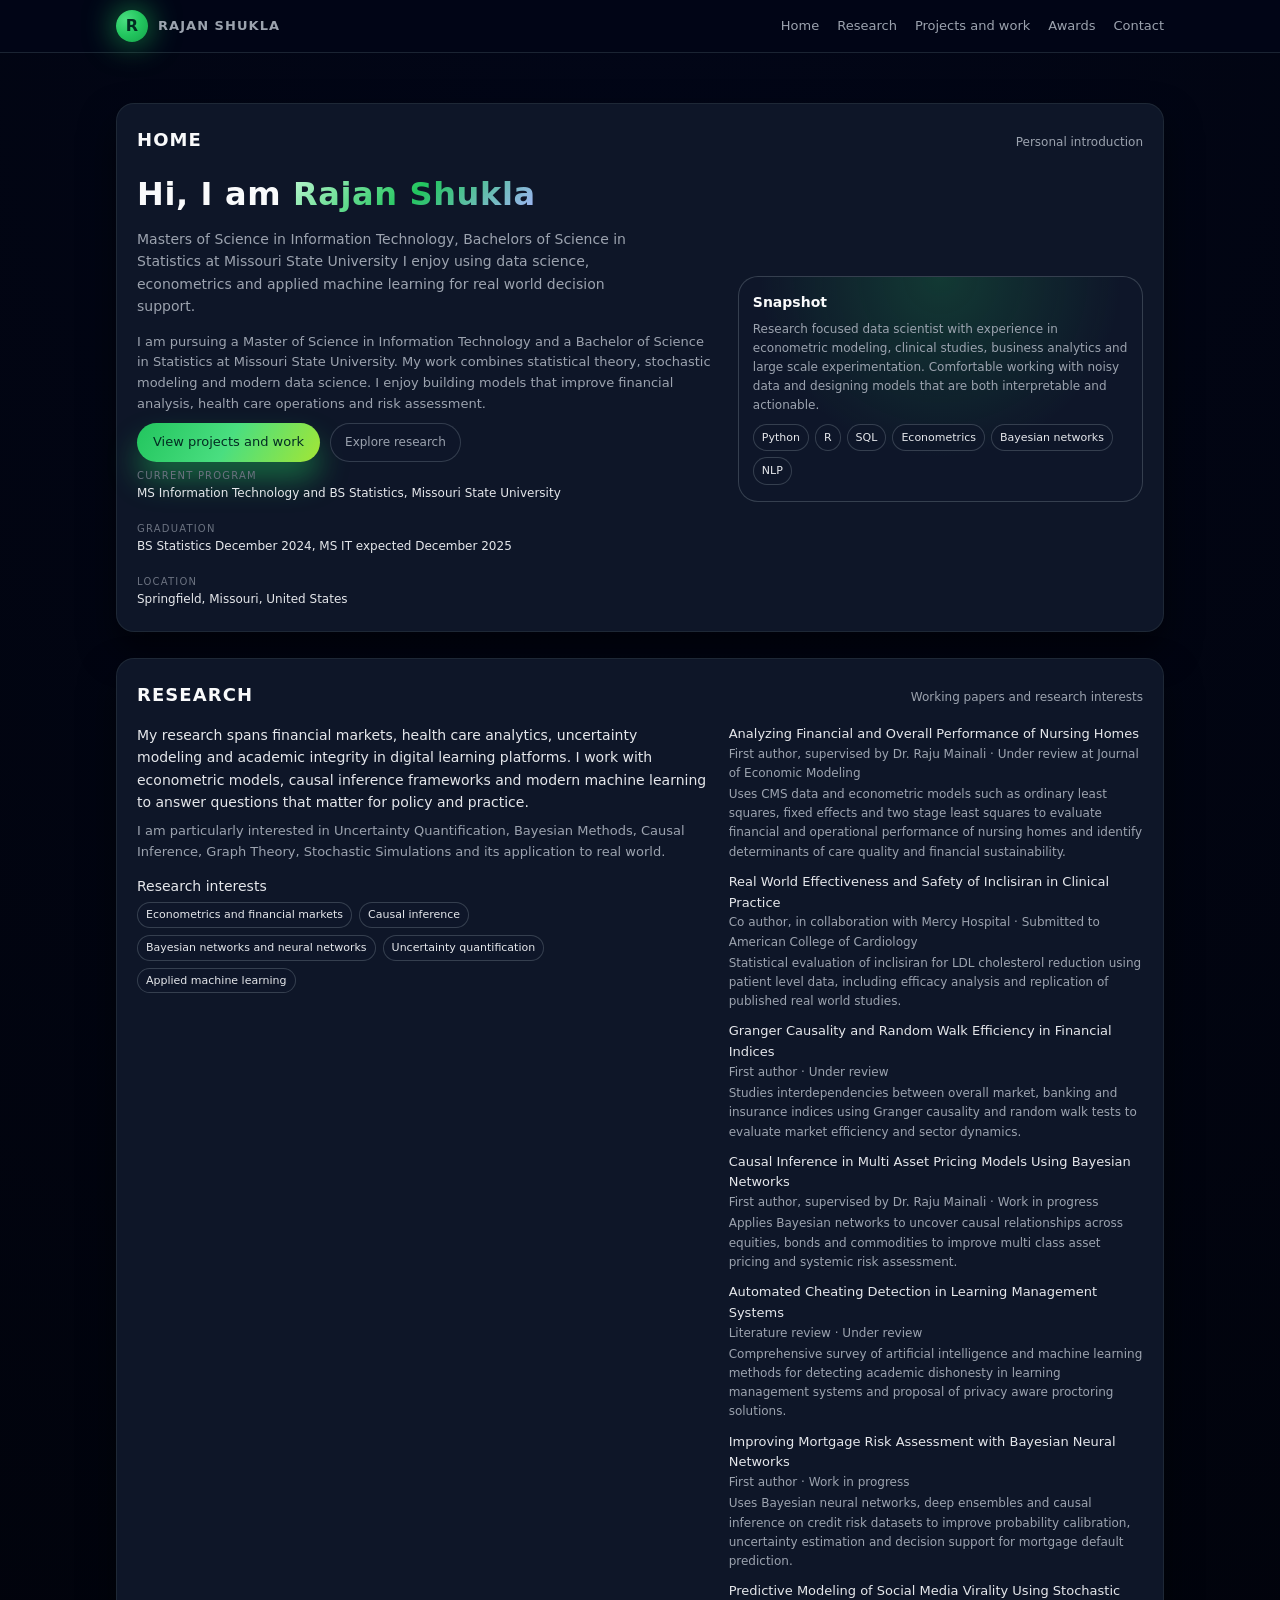
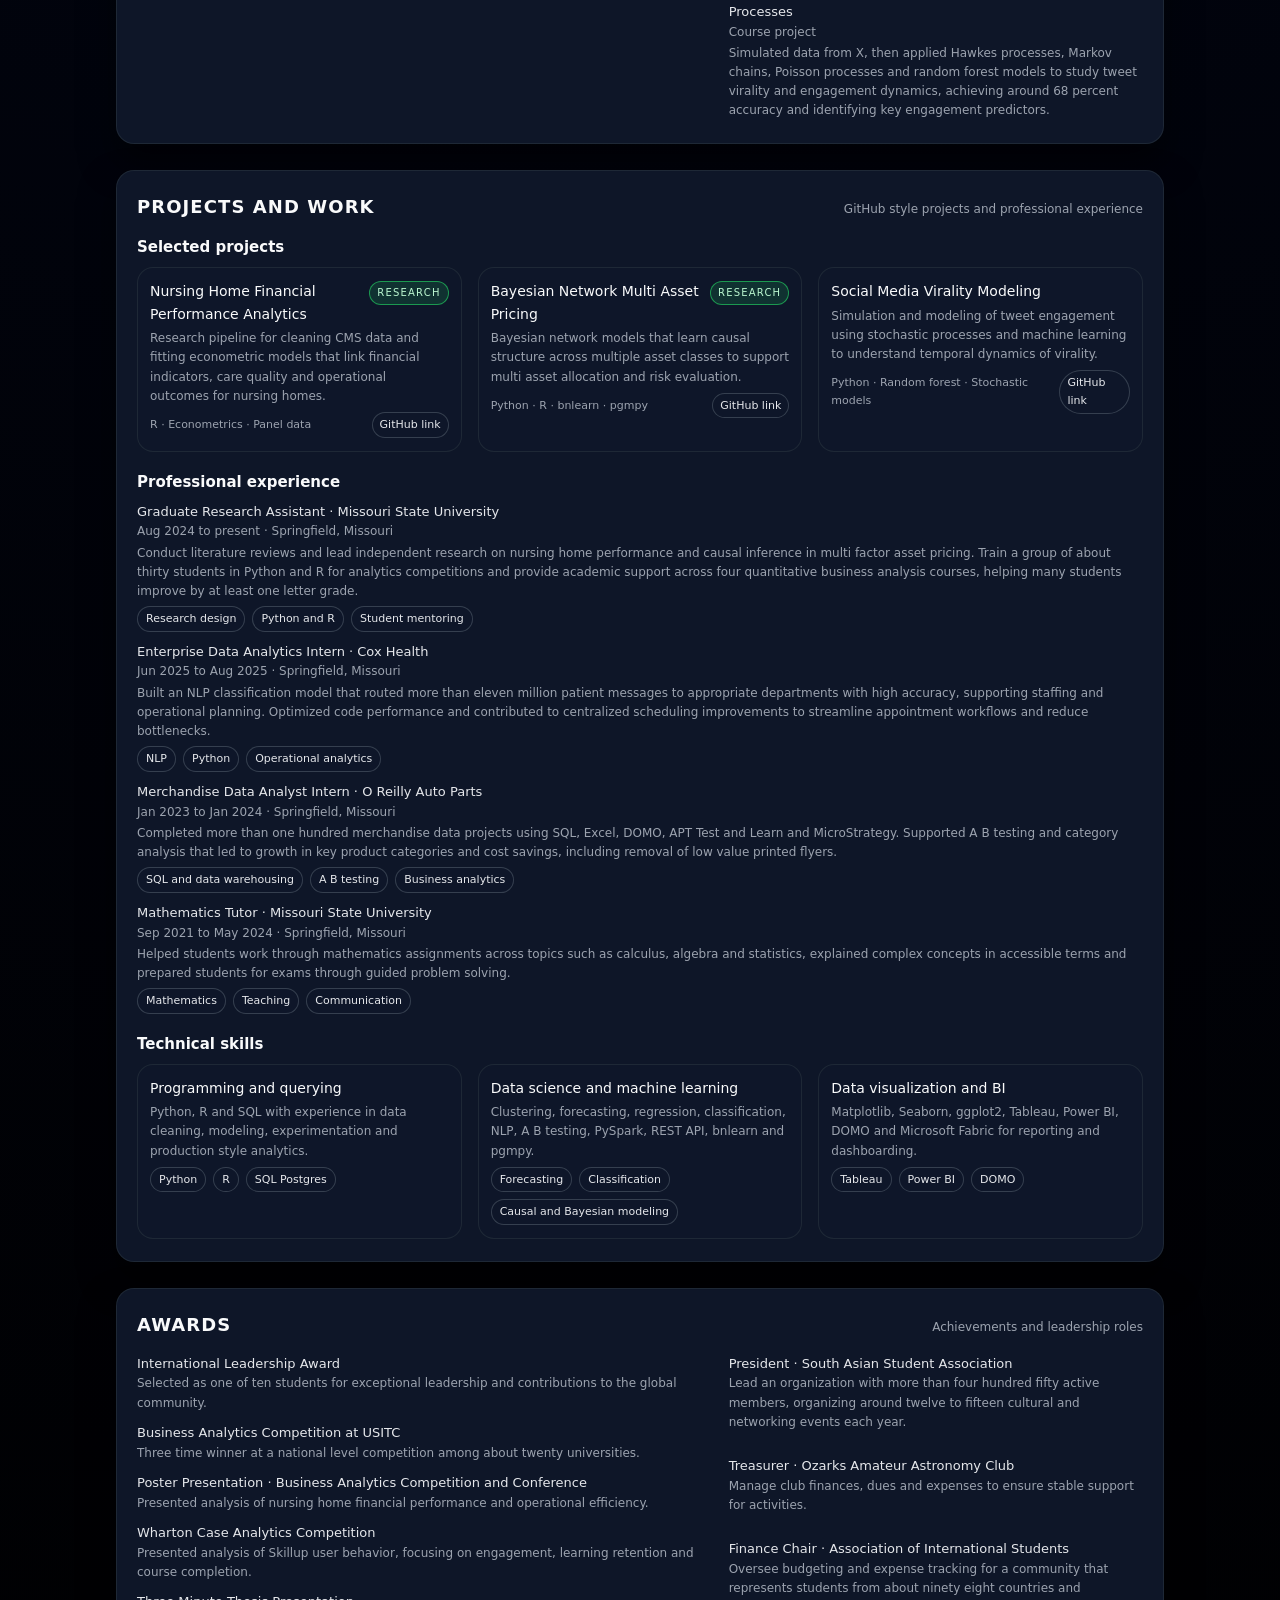
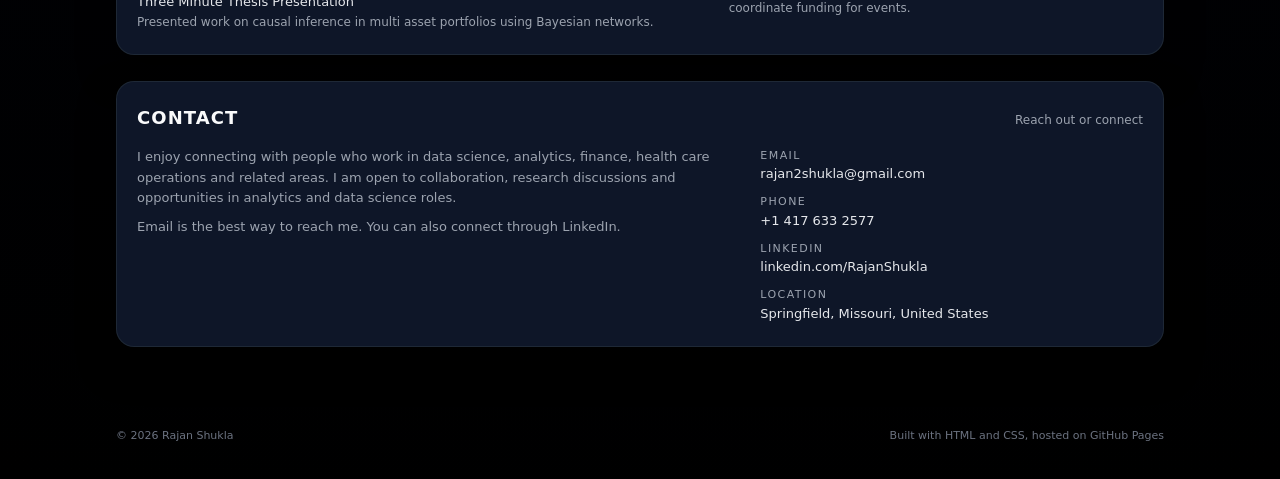
==== commit 18ebb57b: "Update Website-Rajan.html" ====
--- a/Website-Rajan.html
+++ b/Website-Rajan.html
@@ -474,8 +474,6 @@
           <li><a href="#contact">Contact</a></li>
         </ul>
       </nav>
-      <!-- You can host a PDF in this repo and link it here later -->
-      <a href="#" class="btn-ghost">Download CV</a>
     </div>
   </header>
 
